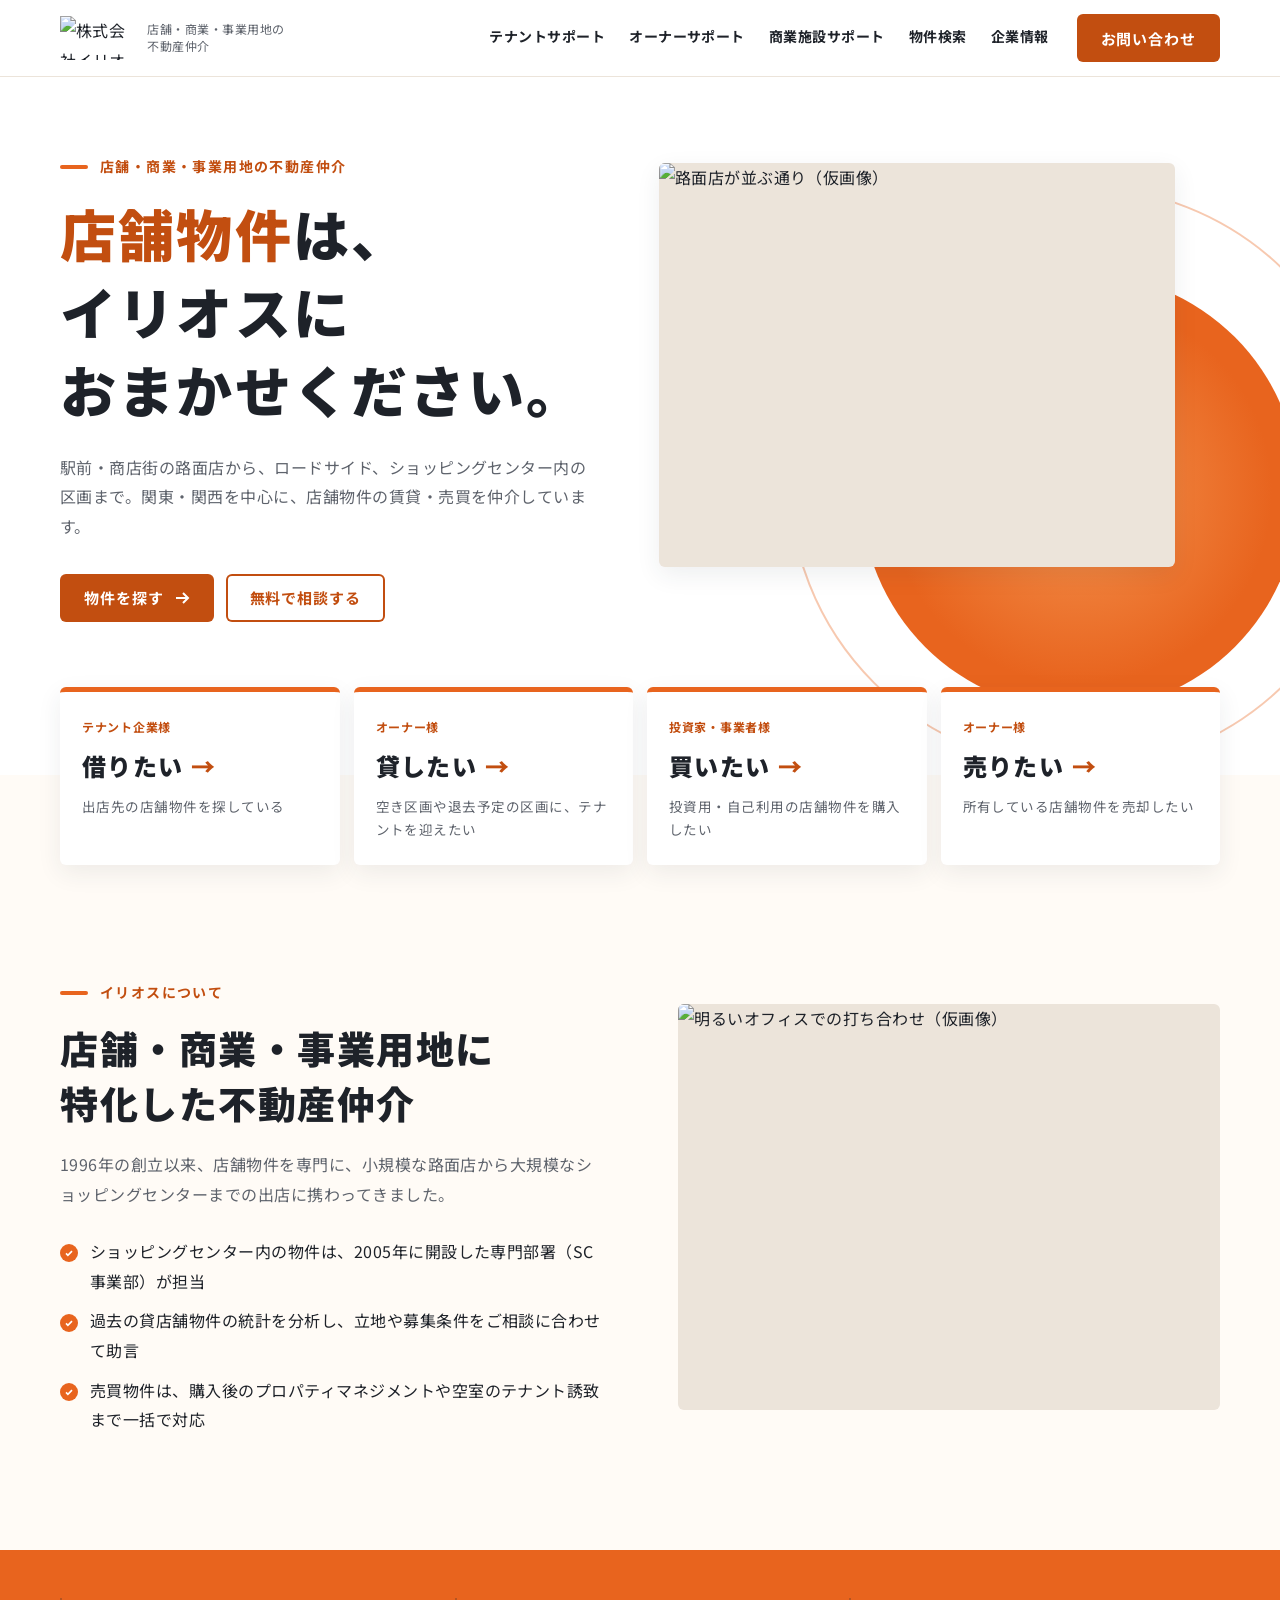
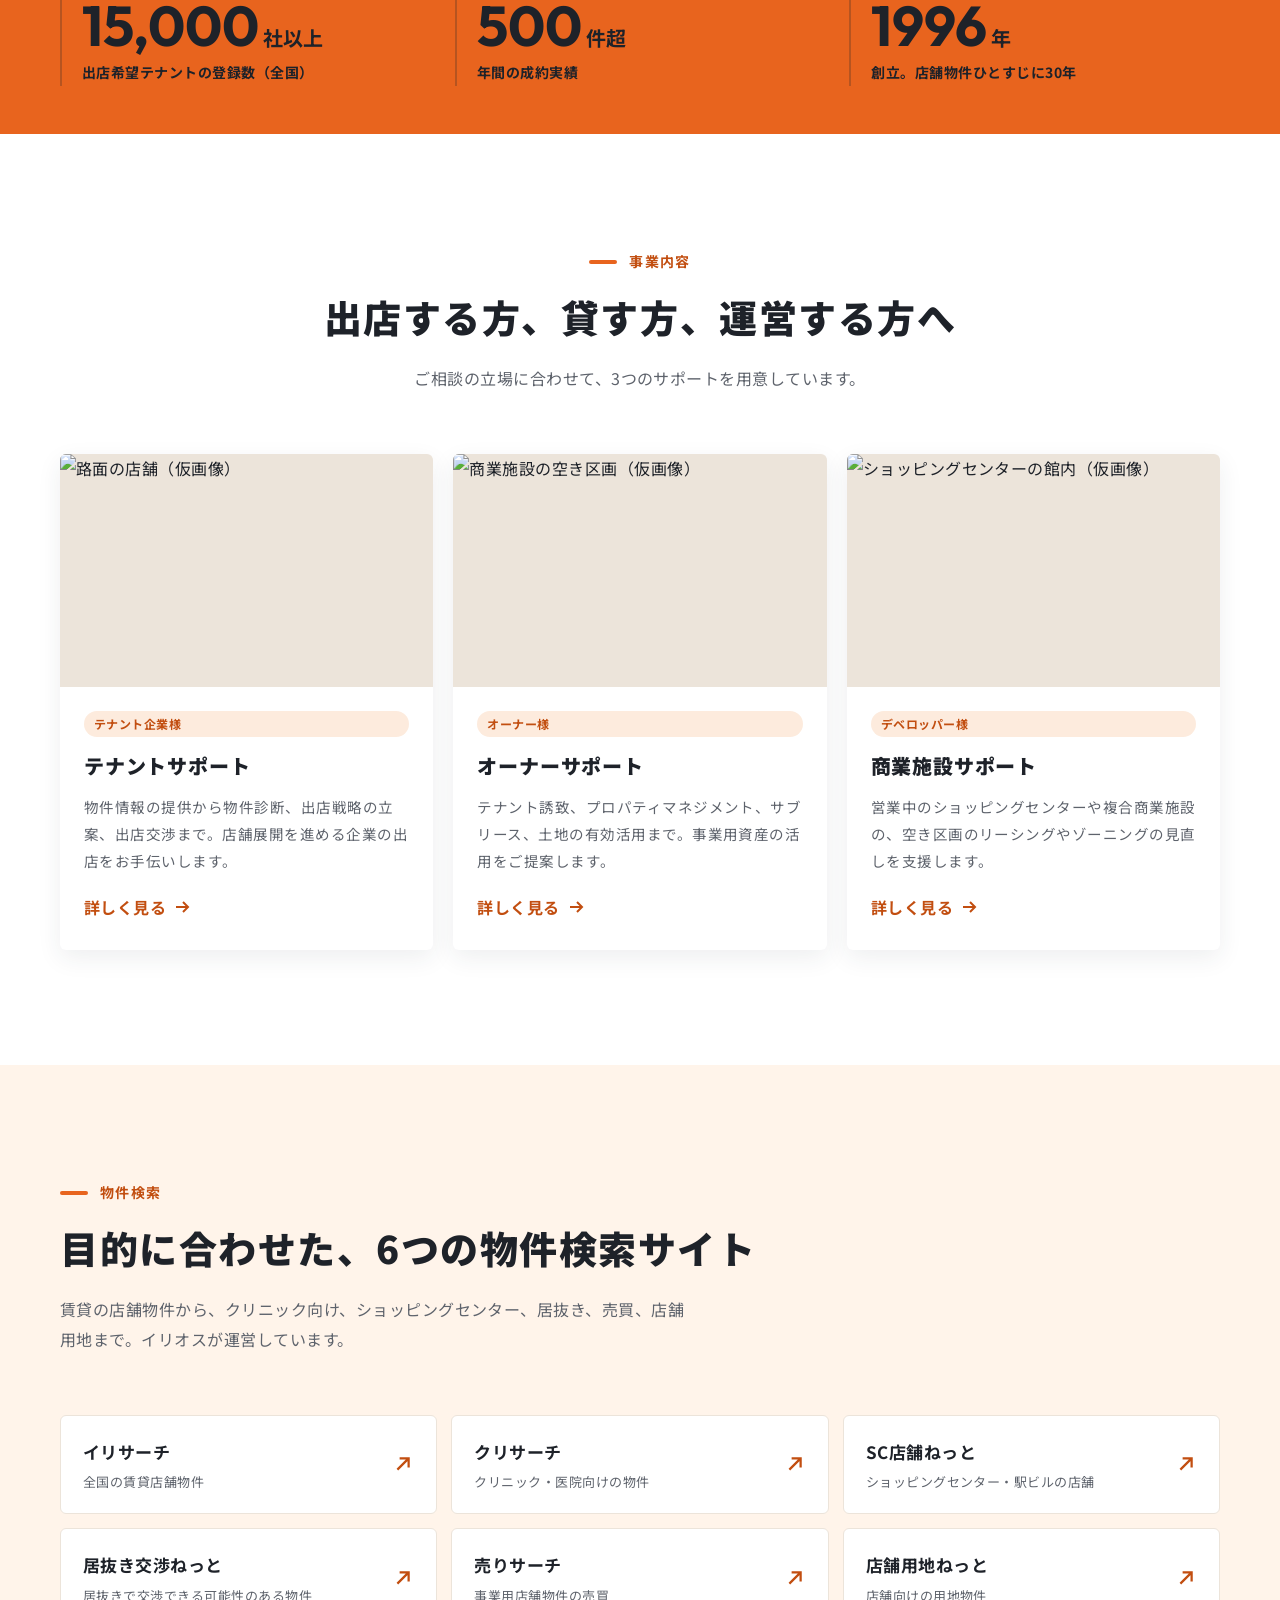
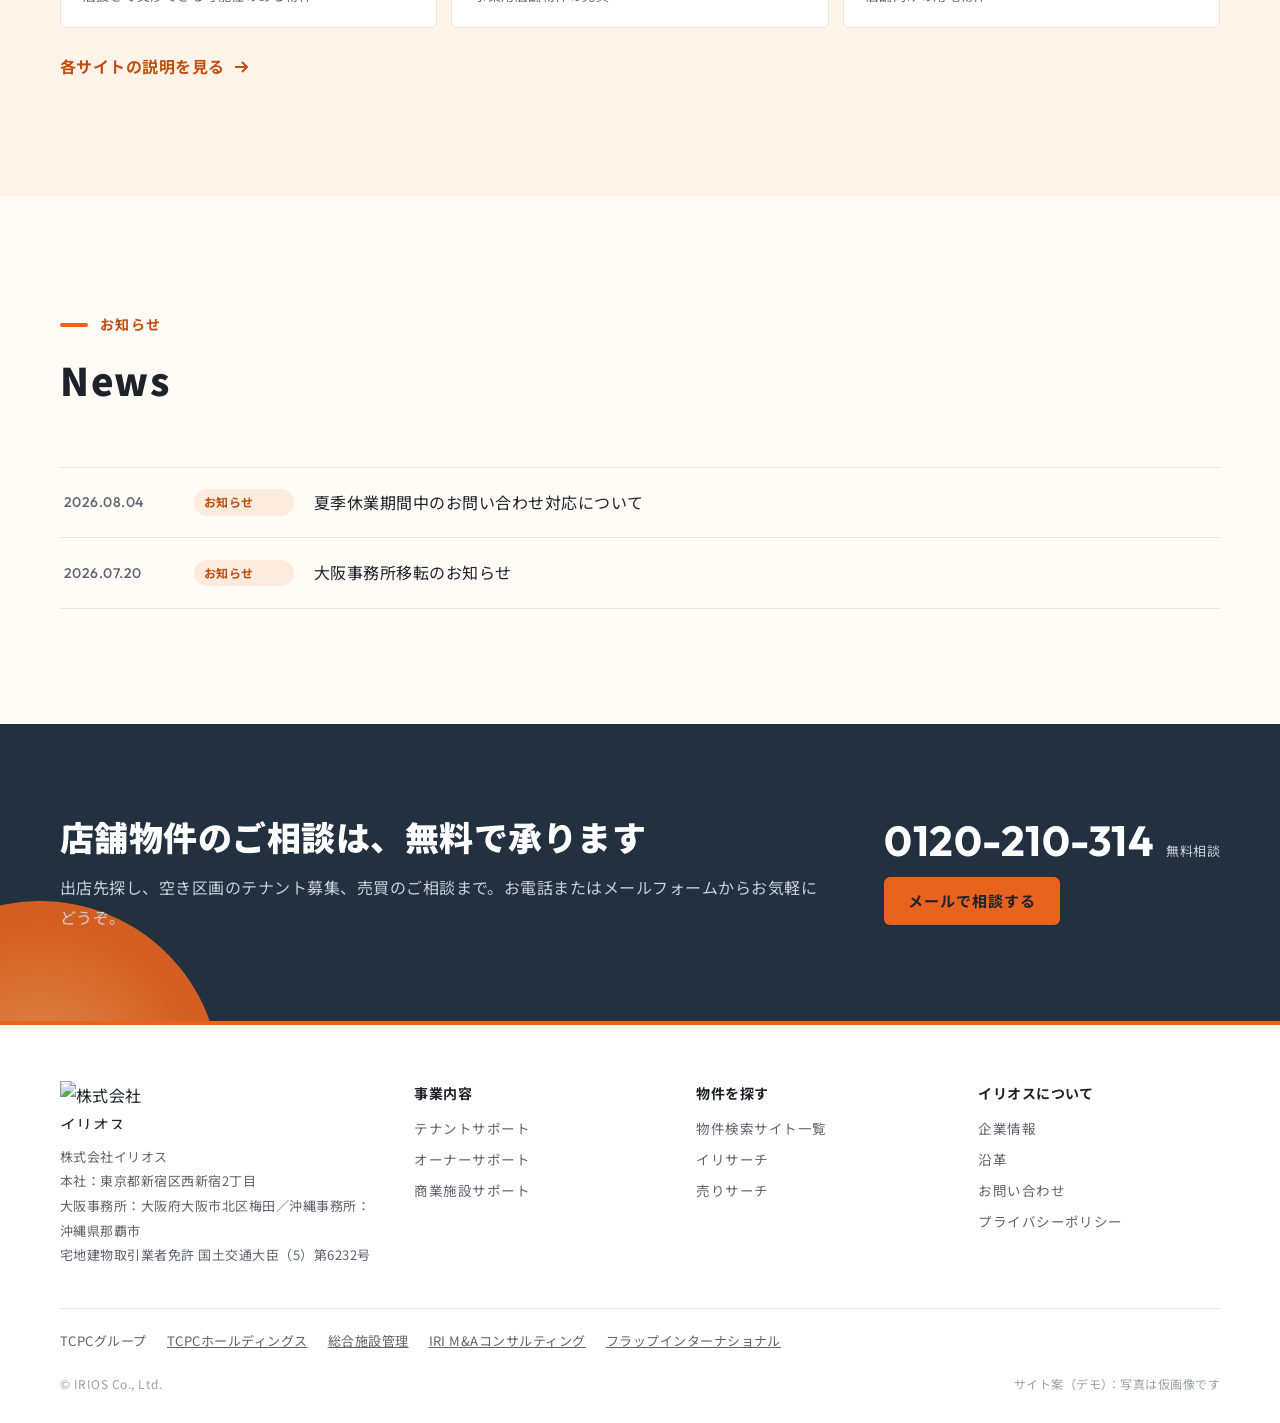
==== irios/index.html @ 682158b8 "イリオスのサイト案を追加（トップ＋下層6ページ） - テーマは社名の由来（太陽神 HELIOS）とロゴのオレンジ。HDサイトとは別デザイン - トップ、テナントサポート、オーナーサポート、商業施設サポ" ====
<!doctype html>
<html lang="ja">
<head>
<meta charset="utf-8">
<meta name="viewport" content="width=device-width, initial-scale=1">
<meta name="color-scheme" content="light">
<meta name="theme-color" content="#E8641E">
<title>株式会社イリオス｜店舗・商業・事業用地の不動産仲介</title>
<meta name="description" content="店舗物件はイリオスにおまかせください。駅前・商店街の路面店からロードサイド、ショッピングセンター内の区画まで、関東・関西を中心に店舗物件の賃貸・売買を仲介しています。">
<!-- 交渉中のため検索エンジンに載せない。正式公開時に外す -->
<meta name="robots" content="noindex, nofollow">
<link rel="preconnect" href="https://fonts.googleapis.com">
<link rel="preconnect" href="https://fonts.gstatic.com" crossorigin>
<link rel="stylesheet" href="https://fonts.googleapis.com/css2?family=Noto+Sans+JP:wght@400;500;700;900&family=Outfit:wght@500;700&display=swap">
<link rel="stylesheet" href="assets/style.css">
<style>
/* top page */
.hero{position:relative;overflow:hidden;background:var(--white)}
.hero .wrap{position:relative;z-index:1;display:grid;grid-template-columns:minmax(0,1fr) minmax(0,1.05fr);gap:40px clamp(32px,5vw,72px);align-items:center;padding-top:clamp(40px,6vw,88px);padding-bottom:clamp(120px,12vw,168px)}
@media (max-width:900px){.hero .wrap{grid-template-columns:1fr}}
.hero h1{margin:0 0 24px;font-size:clamp(32px,4.4vw,56px);font-weight:900;line-height:1.4;letter-spacing:.04em}
.hero h1 em{font-style:normal;color:var(--sun-ink)}
.hero .lead{margin-bottom:32px}
.hero-actions{display:flex;flex-wrap:wrap;gap:12px}
.hero-visual{position:relative;aspect-ratio:5/4}
.hero-visual .sun{width:78%;aspect-ratio:1;height:auto;right:-14%;bottom:-22%;z-index:0}
.hero-visual .sun-ring{width:104%;aspect-ratio:1;height:auto;right:-27%;bottom:-35%}
.hero-visual .photo{position:absolute;inset:0 8% 10% 0;z-index:1;box-shadow:var(--shadow)}

.entry{position:relative;z-index:2;margin-top:-88px}
.entry-grid{display:grid;grid-template-columns:repeat(4,minmax(0,1fr));gap:14px}
@media (max-width:900px){.entry-grid{grid-template-columns:repeat(2,minmax(0,1fr))}}
.entry a{display:flex;flex-direction:column;gap:6px;min-height:150px;padding:24px 22px;background:var(--white);border-top:5px solid var(--sun);border-radius:var(--radius);box-shadow:var(--shadow);text-decoration:none;transition:transform .2s}
.entry a:hover{transform:translateY(-3px)}
.entry b{font-size:clamp(20px,2vw,24px);font-weight:900;letter-spacing:.06em}
.entry b::after{content:" →";color:var(--sun-ink)}
.entry span{font-size:13.5px;color:var(--muted);line-height:1.7}
.entry small{font-size:12px;font-weight:700;color:var(--sun-ink);letter-spacing:.06em}

.stats{background:var(--sun);color:#1E2229}
.stats .wrap{display:grid;grid-template-columns:repeat(3,minmax(0,1fr));gap:24px;padding-top:48px;padding-bottom:48px}
@media (max-width:700px){.stats .wrap{grid-template-columns:1fr}}
.stat{display:flex;flex-direction:column;gap:6px;padding-left:20px;border-left:2px solid rgba(30,34,41,.25)}
.stat b{font:700 clamp(38px,5vw,56px)/1 var(--font-num)}
.stat b small{margin-left:4px;font:700 clamp(16px,1.6vw,20px) var(--font-jp)}
.stat span{font-size:14px;font-weight:700}

.strength{display:grid;grid-template-columns:minmax(0,1fr) minmax(0,1fr);gap:40px clamp(40px,6vw,80px);align-items:center}
@media (max-width:900px){.strength{grid-template-columns:1fr}}
.strength .photo{aspect-ratio:4/3}
.strength .checks{margin-top:28px}

.search-grid{display:grid;grid-template-columns:repeat(3,minmax(0,1fr));gap:14px}
@media (max-width:900px){.search-grid{grid-template-columns:repeat(2,minmax(0,1fr))}}
@media (max-width:560px){.search-grid{grid-template-columns:1fr}}
.search-grid a{display:grid;grid-template-columns:minmax(0,1fr) 20px;gap:4px 12px;align-items:center;padding:20px 22px;background:var(--white);border:1px solid var(--line);border-radius:var(--radius);text-decoration:none}
.search-grid a:hover{border-color:var(--sun)}
.search-grid b{font-size:17px}
.search-grid span{grid-column:1;font-size:13px;color:var(--muted);line-height:1.7}
.search-grid svg{grid-row:1/3;grid-column:2;width:18px;height:18px;color:var(--sun-ink)}

.news-list{list-style:none;margin:0;padding:0;border-top:1px solid var(--line)}
.news-list li{border-bottom:1px solid var(--line)}
.news-list a{display:grid;grid-template-columns:110px 100px minmax(0,1fr);gap:6px 20px;align-items:center;padding:20px 4px;text-decoration:none}
.news-list a:hover .t{color:var(--sun-ink)}
@media (max-width:640px){.news-list a{grid-template-columns:auto auto;justify-content:start}.news-list .t{grid-column:1/-1}}
.news-list time{font:500 14px var(--font-num);color:var(--muted)}
.news-head{display:flex;justify-content:space-between;align-items:end;gap:16px;flex-wrap:wrap}
</style>
</head>
<body>

<header class="site-header">
  <div class="wrap">
    <a class="logo" href="index.html"><img src="https://www.irios.co.jp/common/images/header-title4.png" alt="株式会社イリオス" width="120" height="70"><span>店舗・商業・事業用地の<br>不動産仲介</span></a>
    <nav class="gnav" aria-label="グローバル">
      <a href="tenant.html">テナントサポート</a><a href="owner.html">オーナーサポート</a><a href="facilities.html">商業施設サポート</a><a href="search.html">物件検索</a><a href="company.html">企業情報</a>
    </nav>
    <a class="head-tel" href="tel:0120210314"><b>0120-210-314</b><small>無料相談はこちら</small></a>
    <a class="btn" href="contact.html">お問い合わせ</a>
    <button class="menu-btn" type="button" aria-expanded="false" aria-controls="drawer"><svg viewBox="0 0 24 24" fill="none" stroke="currentColor" stroke-width="2" aria-hidden="true"><path d="M3 7h18M3 12h18M3 17h18"/></svg><span>メニュー</span></button>
  </div>
</header>
<div class="drawer" id="drawer" hidden>
  <nav aria-label="メニュー"><a href="index.html">トップ</a><a href="tenant.html">テナントサポート</a><a href="owner.html">オーナーサポート</a><a href="facilities.html">商業施設サポート</a><a href="search.html">物件検索</a><a href="company.html">企業情報</a><a href="contact.html">お問い合わせ</a></nav>
  <div class="drawer-cta"><a class="head-tel" href="tel:0120210314"><b>0120-210-314</b><small>無料相談はこちら</small></a></div>
</div>

<main>
  <section class="hero" aria-labelledby="hero-title">
    <div class="wrap">
      <div>
        <p class="kicker">店舗・商業・事業用地の不動産仲介</p>
        <h1 id="hero-title"><em>店舗物件</em>は、<br>イリオスに<br>おまかせください。</h1>
        <p class="lead">駅前・商店街の路面店から、ロードサイド、ショッピングセンター内の区画まで。関東・関西を中心に、店舗物件の賃貸・売買を仲介しています。</p>
        <div class="hero-actions">
          <a class="btn" href="search.html">物件を探す<svg viewBox="0 0 16 16" fill="none" stroke="currentColor" stroke-width="2" aria-hidden="true"><path d="M2 8h12M9 3l5 5-5 5"/></svg></a>
          <a class="btn btn-line" href="contact.html">無料で相談する</a>
        </div>
      </div>
      <div class="hero-visual">
        <span class="sun-ring" aria-hidden="true"></span>
        <span class="sun" aria-hidden="true"></span>
        <div class="photo"><img src="https://images.unsplash.com/photo-1791640870158-2e15b4595892?w=1400&q=80&auto=format&fit=crop" alt="路面店が並ぶ通り（仮画像）" fetchpriority="high"></div>
      </div>
    </div>
  </section>

  <section class="entry" aria-label="ご相談の目的から探す">
    <div class="wrap">
      <div class="entry-grid">
        <a href="tenant.html"><small>テナント企業様</small><b>借りたい</b><span>出店先の店舗物件を探している</span></a>
        <a href="owner.html"><small>オーナー様</small><b>貸したい</b><span>空き区画や退去予定の区画に、テナントを迎えたい</span></a>
        <a href="search.html#uri"><small>投資家・事業者様</small><b>買いたい</b><span>投資用・自己利用の店舗物件を購入したい</span></a>
        <a href="contact.html"><small>オーナー様</small><b>売りたい</b><span>所有している店舗物件を売却したい</span></a>
      </div>
    </div>
  </section>

  <section class="section" aria-labelledby="strength-title">
    <div class="wrap strength">
      <div class="reveal">
        <p class="kicker">イリオスについて</p>
        <h2 class="h2" id="strength-title">店舗・商業・事業用地に<br>特化した不動産仲介</h2>
        <p class="lead">1996年の創立以来、店舗物件を専門に、小規模な路面店から大規模なショッピングセンターまでの出店に携わってきました。</p>
        <ul class="checks">
          <li>ショッピングセンター内の物件は、2005年に開設した専門部署（SC事業部）が担当</li>
          <li>過去の貸店舗物件の統計を分析し、立地や募集条件をご相談に合わせて助言</li>
          <li>売買物件は、購入後のプロパティマネジメントや空室のテナント誘致まで一括で対応</li>
        </ul>
      </div>
      <div class="photo reveal"><img src="https://images.unsplash.com/photo-1573879034406-75858991ba97?w=1100&q=80&auto=format&fit=crop" alt="明るいオフィスでの打ち合わせ（仮画像）" loading="lazy"></div>
    </div>
  </section>

  <section class="stats" aria-label="数字で見るイリオス">
    <div class="wrap">
      <div class="stat"><b class="num">15,000<small>社以上</small></b><span>出店希望テナントの登録数（全国）</span></div>
      <div class="stat"><b class="num">500<small>件超</small></b><span>年間の成約実績</span></div>
      <div class="stat"><b class="num">1996<small>年</small></b><span>創立。店舗物件ひとすじに30年</span></div>
    </div>
  </section>

  <section class="section white" aria-labelledby="service-title">
    <div class="wrap">
      <div class="sec-head center">
        <p class="kicker">事業内容</p>
        <h2 class="h2" id="service-title">出店する方、貸す方、運営する方へ</h2>
        <p class="lead">ご相談の立場に合わせて、3つのサポートを用意しています。</p>
      </div>
      <div class="grid-3">
        <a class="card reveal" href="tenant.html">
          <div class="photo"><img src="https://images.unsplash.com/photo-1729322143006-35d4fbb5c9f9?w=800&q=80&auto=format&fit=crop" alt="路面の店舗（仮画像）" loading="lazy"></div>
          <div class="card-body"><span class="tag">テナント企業様</span><h3>テナントサポート</h3><p>物件情報の提供から物件診断、出店戦略の立案、出店交渉まで。店舗展開を進める企業の出店をお手伝いします。</p><span class="link-arrow">詳しく見る<svg viewBox="0 0 16 16" fill="none" stroke="currentColor" stroke-width="2" aria-hidden="true"><path d="M2 8h12M9 3l5 5-5 5"/></svg></span></div>
        </a>
        <a class="card reveal" href="owner.html">
          <div class="photo"><img src="https://images.unsplash.com/photo-1783819503950-acff77f911fa?w=800&q=80&auto=format&fit=crop" alt="商業施設の空き区画（仮画像）" loading="lazy"></div>
          <div class="card-body"><span class="tag">オーナー様</span><h3>オーナーサポート</h3><p>テナント誘致、プロパティマネジメント、サブリース、土地の有効活用まで。事業用資産の活用をご提案します。</p><span class="link-arrow">詳しく見る<svg viewBox="0 0 16 16" fill="none" stroke="currentColor" stroke-width="2" aria-hidden="true"><path d="M2 8h12M9 3l5 5-5 5"/></svg></span></div>
        </a>
        <a class="card reveal" href="facilities.html">
          <div class="photo"><img src="https://images.unsplash.com/photo-1619335680642-964b9c259d5e?w=800&q=80&auto=format&fit=crop" alt="ショッピングセンターの館内（仮画像）" loading="lazy"></div>
          <div class="card-body"><span class="tag">デベロッパー様</span><h3>商業施設サポート</h3><p>営業中のショッピングセンターや複合商業施設の、空き区画のリーシングやゾーニングの見直しを支援します。</p><span class="link-arrow">詳しく見る<svg viewBox="0 0 16 16" fill="none" stroke="currentColor" stroke-width="2" aria-hidden="true"><path d="M2 8h12M9 3l5 5-5 5"/></svg></span></div>
        </a>
      </div>
    </div>
  </section>

  <section class="section pale" aria-labelledby="search-title">
    <div class="wrap">
      <div class="sec-head">
        <p class="kicker">物件検索</p>
        <h2 class="h2" id="search-title">目的に合わせた、6つの物件検索サイト</h2>
        <p class="lead">賃貸の店舗物件から、クリニック向け、ショッピングセンター、居抜き、売買、店舗用地まで。イリオスが運営しています。</p>
      </div>
      <div class="search-grid">
        <a href="https://www.irios.co.jp/link/irisearch.html"><b>イリサーチ</b><span>全国の賃貸店舗物件</span><svg viewBox="0 0 16 16" fill="none" stroke="currentColor" stroke-width="2" aria-hidden="true"><path d="M5 3h8v8M13 3L3 13"/></svg></a>
        <a href="https://www.irios.co.jp/link/cli.html"><b>クリサーチ</b><span>クリニック・医院向けの物件</span><svg viewBox="0 0 16 16" fill="none" stroke="currentColor" stroke-width="2" aria-hidden="true"><path d="M5 3h8v8M13 3L3 13"/></svg></a>
        <a href="https://www.irios.co.jp/link/sc.html"><b>SC店舗ねっと</b><span>ショッピングセンター・駅ビルの店舗</span><svg viewBox="0 0 16 16" fill="none" stroke="currentColor" stroke-width="2" aria-hidden="true"><path d="M5 3h8v8M13 3L3 13"/></svg></a>
        <a href="https://www.irios.co.jp/link/inukikosho.html"><b>居抜き交渉ねっと</b><span>居抜きで交渉できる可能性のある物件</span><svg viewBox="0 0 16 16" fill="none" stroke="currentColor" stroke-width="2" aria-hidden="true"><path d="M5 3h8v8M13 3L3 13"/></svg></a>
        <a href="https://www.irios.co.jp/link/uri.html"><b>売りサーチ</b><span>事業用店舗物件の売買</span><svg viewBox="0 0 16 16" fill="none" stroke="currentColor" stroke-width="2" aria-hidden="true"><path d="M5 3h8v8M13 3L3 13"/></svg></a>
        <a href="https://www.irios.co.jp/link/tenpoyochi.html"><b>店舗用地ねっと</b><span>店舗向けの用地物件</span><svg viewBox="0 0 16 16" fill="none" stroke="currentColor" stroke-width="2" aria-hidden="true"><path d="M5 3h8v8M13 3L3 13"/></svg></a>
      </div>
      <p style="margin:24px 0 0"><a class="link-arrow" href="search.html">各サイトの説明を見る<svg viewBox="0 0 16 16" fill="none" stroke="currentColor" stroke-width="2" aria-hidden="true"><path d="M2 8h12M9 3l5 5-5 5"/></svg></a></p>
    </div>
  </section>

  <section class="section" aria-labelledby="news-title">
    <div class="wrap">
      <div class="sec-head news-head">
        <div><p class="kicker">お知らせ</p><h2 class="h2" id="news-title" style="margin:0">News</h2></div>
      </div>
      <ul class="news-list">
        <li><a href="#"><time datetime="2026-08-04">2026.08.04</time><span class="tag">お知らせ</span><span class="t">夏季休業期間中のお問い合わせ対応について</span></a></li>
        <li><a href="#"><time datetime="2026-07-20">2026.07.20</time><span class="tag">お知らせ</span><span class="t">大阪事務所移転のお知らせ</span></a></li>
      </ul>
    </div>
  </section>

  <section class="consult" aria-labelledby="consult-title">
    <span class="sun" aria-hidden="true"></span>
    <div class="wrap">
      <div>
        <h2 id="consult-title">店舗物件のご相談は、無料で承ります</h2>
        <p>出店先探し、空き区画のテナント募集、売買のご相談まで。お電話またはメールフォームからお気軽にどうぞ。</p>
      </div>
      <div class="consult-actions">
        <a class="tel" href="tel:0120210314"><b>0120-210-314</b><small>無料相談</small></a>
        <a class="btn" href="contact.html">メールで相談する</a>
      </div>
    </div>
  </section>
</main>

<footer class="site-footer">
  <div class="wrap">
    <div class="foot-grid">
      <div class="foot-co">
        <img src="https://www.irios.co.jp/common/images/header-title4.png" alt="株式会社イリオス" width="120" height="70">
        <p>株式会社イリオス<br>本社：東京都新宿区西新宿2丁目<br>大阪事務所：大阪府大阪市北区梅田／沖縄事務所：沖縄県那覇市<br>宅地建物取引業者免許 国土交通大臣（5）第6232号</p>
      </div>
      <div><h3>事業内容</h3><ul><li><a href="tenant.html">テナントサポート</a></li><li><a href="owner.html">オーナーサポート</a></li><li><a href="facilities.html">商業施設サポート</a></li></ul></div>
      <div><h3>物件を探す</h3><ul><li><a href="search.html">物件検索サイト一覧</a></li><li><a href="https://www.irios.co.jp/link/irisearch.html">イリサーチ</a></li><li><a href="https://www.irios.co.jp/link/uri.html">売りサーチ</a></li></ul></div>
      <div><h3>イリオスについて</h3><ul><li><a href="company.html">企業情報</a></li><li><a href="company.html#history">沿革</a></li><li><a href="contact.html">お問い合わせ</a></li><li><a href="#">プライバシーポリシー</a></li></ul></div>
    </div>
    <div class="foot-group"><span>TCPCグループ</span><a href="../index.html">TCPCホールディングス</a><a href="https://www.sougou-gfm.co.jp/">総合施設管理</a><a href="https://www.iri-ma.co.jp/">IRI M&amp;Aコンサルティング</a><a href="https://www.flap.co.jp/">フラップインターナショナル</a></div>
    <div class="foot-bottom"><span>© IRIOS Co., Ltd.</span><span>サイト案（デモ）：写真は仮画像です</span></div>
  </div>
</footer>
<script src="assets/site.js"></script>
</body>
</html>
---- irios/assets/style.css ----
/* イリオス サイト案 共通スタイル
   テーマ：社名の由来（太陽神 HELIOS）とロゴのオレンジ。昇る太陽の半円をモチーフにする。
   HDサイトとは別デザイン：角は小さめ、見出しは日本語＋オレンジの縦線、数字は Outfit。 */
:root{
  --bg:#FFFBF6;
  --white:#FFFFFF;
  --fg:#1E2229;
  --muted:#5E636C;
  --faint:#9AA0A8;
  --line:#ECE4DA;
  --sun:#E8641E;        /* ロゴのオレンジ（面・装飾用） */
  --sun-ink:#C24E10;    /* 文字・ボタン用（白地でコントラスト4.5以上） */
  --sun-soft:#FDEBDD;
  --sun-pale:#FFF4EA;
  --navy:#22303F;
  --font-jp:"Noto Sans JP","Hiragino Kaku Gothic ProN",Meiryo,sans-serif;
  --font-num:"Outfit","Noto Sans JP",sans-serif;
  --container:1160px;
  --radius:6px;
  --shadow:0 8px 24px rgba(34,48,63,.08);
  color-scheme:light;
}
*{box-sizing:border-box}
html{scroll-behavior:smooth}
body{margin:0;background:var(--bg);color:var(--fg);font-family:var(--font-jp);font-size:16px;line-height:1.85;letter-spacing:.03em;-webkit-font-smoothing:antialiased}
img{max-width:100%;display:block}
a{color:inherit}
a:focus-visible,button:focus-visible,input:focus-visible,select:focus-visible,textarea:focus-visible{outline:3px solid var(--sun);outline-offset:3px}
.wrap{max-width:calc(var(--container) + 64px);margin:0 auto;padding:0 max(16px,env(safe-area-inset-left,0px))}
@media (min-width:760px){.wrap{padding:0 32px}}
.num{font-family:var(--font-num);font-weight:700;letter-spacing:0}
.sr-only{position:absolute;width:1px;height:1px;overflow:hidden;clip:rect(0 0 0 0);white-space:nowrap}

/* ---------- header ---------- */
.site-header{position:sticky;top:0;z-index:30;background:var(--white);border-bottom:1px solid var(--line)}
.site-header .wrap{display:flex;align-items:center;gap:28px;min-height:76px}
.logo{display:flex;align-items:center;gap:12px;text-decoration:none;flex:none}
.logo img{height:44px;width:auto}
.logo span{font-size:12px;color:var(--muted);line-height:1.4;letter-spacing:.04em}
.gnav{display:flex;gap:4px;margin-left:auto}
.gnav a{display:block;padding:10px 10px;font-size:14px;font-weight:700;text-decoration:none;white-space:nowrap;border-bottom:3px solid transparent}
.head-tel,.site-header .btn{white-space:nowrap;flex:none}
.gnav a:hover,.gnav a[aria-current="page"]{border-bottom-color:var(--sun)}
.head-tel{display:flex;flex-direction:column;align-items:flex-end;line-height:1.2;text-decoration:none}
.head-tel b{font:700 22px var(--font-num);color:var(--sun-ink)}
.head-tel small{font-size:11px;color:var(--muted)}
.btn{display:inline-flex;align-items:center;justify-content:center;gap:10px;min-height:48px;padding:0 24px;border:0;border-radius:var(--radius);background:var(--sun-ink);color:#fff;font:700 15px var(--font-jp);letter-spacing:.06em;text-decoration:none;cursor:pointer;transition:background .2s}
.btn:hover{background:#A9420B}
.btn-line{background:transparent;color:var(--sun-ink);box-shadow:inset 0 0 0 2px var(--sun-ink)}
.btn-line:hover{background:var(--sun-pale)}
.btn svg{width:16px;height:16px}
.menu-btn{display:none;margin-left:auto;align-items:center;gap:8px;min-height:44px;padding:0 4px;border:0;background:none;font:700 13px var(--font-jp);color:var(--fg);cursor:pointer}
.menu-btn svg{width:24px;height:24px}
@media (max-width:1320px){.site-header .wrap{gap:18px}.site-header .wrap > .head-tel{display:none}}
@media (max-width:1100px){.logo span{display:none}}
@media (max-width:980px){
  .gnav,.site-header .btn{display:none}
  .menu-btn{display:inline-flex}
}
.drawer{position:fixed;inset:76px 0 auto 0;z-index:29;max-height:calc(100dvh - 76px);overflow:auto;background:var(--white);border-bottom:4px solid var(--sun);box-shadow:var(--shadow)}
.drawer nav{display:grid;padding:8px 0 16px}
.drawer nav a{padding:14px 24px;font-weight:700;text-decoration:none;border-bottom:1px solid var(--line)}
.drawer .drawer-cta{display:grid;gap:12px;padding:16px 24px 24px}
.drawer .head-tel{display:flex;align-items:flex-start}

/* ---------- common sections ---------- */
.section{padding:clamp(72px,9vw,120px) 0}
.section.white{background:var(--white)}
.section.pale{background:var(--sun-pale)}
.kicker{display:flex;align-items:center;gap:12px;margin:0 0 14px;font-size:14px;font-weight:700;color:var(--sun-ink);letter-spacing:.1em}
.kicker::before{content:"";width:28px;height:4px;border-radius:2px;background:var(--sun)}
.h2{margin:0 0 20px;font-size:clamp(26px,3.2vw,38px);font-weight:900;line-height:1.45;letter-spacing:.04em}
.lead{margin:0;max-width:40em;color:var(--muted)}
.sec-head{margin-bottom:clamp(40px,5vw,60px)}
.sec-head.center{text-align:center}
.sec-head.center .kicker{justify-content:center}
.sec-head.center .lead{margin:0 auto}
.photo{overflow:hidden;border-radius:var(--radius);background:var(--line)}
.photo img{width:100%;height:100%;object-fit:cover}
.link-arrow{display:inline-flex;align-items:center;gap:8px;font-weight:700;color:var(--sun-ink);text-decoration:none}
.link-arrow svg{width:16px;height:16px;transition:transform .2s}
.link-arrow:hover svg{transform:translateX(4px)}

/* rising-sun motif (logo / HELIOS) */
.sun{position:absolute;pointer-events:none;border-radius:50%;background:radial-gradient(circle at 50% 50%,#F4934F 0%,var(--sun) 62%);}
.sun-ring{position:absolute;pointer-events:none;border-radius:50%;border:2px solid var(--sun);opacity:.35}

/* ---------- page hero (subpages) ---------- */
.page-hero{position:relative;overflow:hidden;background:var(--white);border-bottom:1px solid var(--line)}
.page-hero .wrap{position:relative;z-index:1;padding-top:clamp(48px,6vw,80px);padding-bottom:clamp(48px,6vw,80px)}
.page-hero .sun{width:420px;height:420px;right:-120px;bottom:-260px;opacity:.95}
.page-hero .sun-ring{width:560px;height:560px;right:-190px;bottom:-330px}
.crumbs{display:flex;flex-wrap:wrap;gap:8px;margin:0 0 20px;padding:0;list-style:none;font-size:13px;color:var(--muted)}
.crumbs li+li::before{content:"›";margin-right:8px}
.crumbs a{text-decoration:none}.crumbs a:hover{color:var(--sun-ink)}
.page-hero h1{margin:0 0 16px;font-size:clamp(30px,4.4vw,52px);font-weight:900;line-height:1.35;letter-spacing:.04em}
.page-hero p{margin:0;max-width:38em;color:var(--muted)}
@media (max-width:640px){.page-hero .sun{width:240px;height:240px;right:-90px;bottom:-150px}.page-hero .sun-ring{display:none}}

/* ---------- cards / lists ---------- */
.grid-3{display:grid;grid-template-columns:repeat(3,minmax(0,1fr));gap:20px}
.grid-2{display:grid;grid-template-columns:repeat(2,minmax(0,1fr));gap:20px}
@media (max-width:900px){.grid-3{grid-template-columns:1fr}}
@media (max-width:700px){.grid-2{grid-template-columns:1fr}}
.card{display:flex;flex-direction:column;background:var(--white);border-radius:var(--radius);box-shadow:var(--shadow);overflow:hidden;text-decoration:none}
.card .photo{border-radius:0;aspect-ratio:16/10}
.card-body{display:flex;flex-direction:column;gap:10px;padding:24px 24px 28px;flex:1}
.card h3{margin:0;font-size:20px;font-weight:900;letter-spacing:.04em}
.card p{margin:0;font-size:14.5px;color:var(--muted)}
.card .link-arrow{margin-top:auto;padding-top:8px}
a.card:hover h3{color:var(--sun-ink)}
.tag{display:inline-block;padding:2px 10px;border-radius:999px;background:var(--sun-soft);color:var(--sun-ink);font-size:12px;font-weight:700}

.checks{list-style:none;margin:0;padding:0;display:grid;gap:10px}
.checks li{position:relative;padding-left:30px}
.checks li::before{content:"";position:absolute;left:0;top:.45em;width:18px;height:18px;border-radius:50%;background:var(--sun) url("data:image/svg+xml,%3Csvg xmlns='http://www.w3.org/2000/svg' viewBox='0 0 16 16' fill='none' stroke='white' stroke-width='2.2'%3E%3Cpath d='M4 8.5l2.5 2.5L12 5.5'/%3E%3C/svg%3E") center/12px no-repeat}

.steps{counter-reset:step;list-style:none;margin:0;padding:0;display:grid;gap:12px}
.steps li{counter-increment:step;display:grid;grid-template-columns:56px minmax(0,1fr);gap:4px 20px;align-items:start;padding:20px 24px;background:var(--white);border-radius:var(--radius);box-shadow:var(--shadow)}
.steps li::before{content:counter(step,decimal-leading-zero);grid-row:1/3;font:700 30px/1 var(--font-num);color:var(--sun)}
.steps b{font-size:17px}
.steps span{color:var(--muted);font-size:14.5px}

.table{width:100%;border-collapse:collapse;background:var(--white);border-radius:var(--radius);overflow:hidden;box-shadow:var(--shadow)}
.table th,.table td{padding:18px 24px;border-bottom:1px solid var(--line);text-align:left;vertical-align:top;font-size:15px}
.table th{width:200px;background:var(--sun-pale);font-weight:700;white-space:nowrap}
.table tr:last-child th,.table tr:last-child td{border-bottom:0}
@media (max-width:640px){.table th,.table td{display:block;width:auto}.table th{padding-bottom:8px}.table td{padding-top:8px}}

/* ---------- consult band ---------- */
.consult{position:relative;overflow:hidden;background:var(--navy);color:#fff}
.consult .wrap{position:relative;z-index:1;display:grid;grid-template-columns:minmax(0,1fr) auto;gap:32px 64px;align-items:center;padding-top:clamp(56px,7vw,88px);padding-bottom:clamp(56px,7vw,88px)}
@media (max-width:860px){.consult .wrap{grid-template-columns:1fr}}
.consult .sun{width:360px;height:360px;left:-140px;bottom:-240px;opacity:.9}
.consult h2{margin:0 0 12px;font-size:clamp(24px,3vw,34px);font-weight:900;line-height:1.45}
.consult p{margin:0;color:#C9D1DA}
.consult-actions{display:grid;gap:14px;justify-items:start}
.consult .tel{display:flex;align-items:baseline;gap:12px;color:#fff;text-decoration:none}
.consult .tel b{font:700 clamp(30px,4vw,42px)/1 var(--font-num)}
.consult .tel small{font-size:13px;color:#C9D1DA}
.consult .btn{background:var(--sun);color:#1E2229}
.consult .btn:hover{background:#F27B3A}

/* ---------- footer ---------- */
.site-footer{background:var(--white);border-top:4px solid var(--sun)}
.site-footer .wrap{padding-top:56px;padding-bottom:28px}
.foot-grid{display:grid;grid-template-columns:minmax(0,1.3fr) repeat(3,minmax(0,1fr));gap:32px 40px}
@media (max-width:900px){.foot-grid{grid-template-columns:repeat(2,minmax(0,1fr))}.foot-co{grid-column:1/-1}}
.foot-co img{height:48px;width:auto;margin-bottom:16px}
.foot-co p{margin:0;font-size:13px;color:var(--muted);line-height:1.9}
.site-footer h3{margin:0 0 10px;font-size:14px;font-weight:700}
.site-footer ul{list-style:none;margin:0;padding:0;display:grid;gap:6px;font-size:13.5px}
.site-footer ul a{color:var(--muted);text-decoration:none}.site-footer ul a:hover{color:var(--sun-ink)}
.foot-group{display:flex;flex-wrap:wrap;gap:8px 20px;margin-top:40px;padding-top:20px;border-top:1px solid var(--line);font-size:13px;color:var(--muted)}
.foot-group a{color:var(--muted)}
.foot-bottom{display:flex;flex-wrap:wrap;justify-content:space-between;gap:8px;margin-top:20px;font-size:12px;color:var(--faint)}

/* the one motion: scroll reveal */
@supports (animation-timeline: view()){
  .reveal{animation:reveal linear both;animation-timeline:view();animation-range:entry 0% entry 50%}
  @keyframes reveal{from{opacity:0;transform:translateY(24px)}to{opacity:1;transform:none}}
}
@media (prefers-reduced-motion: reduce){html{scroll-behavior:auto}*,*::before,*::after{animation:none!important;transition:none!important}}
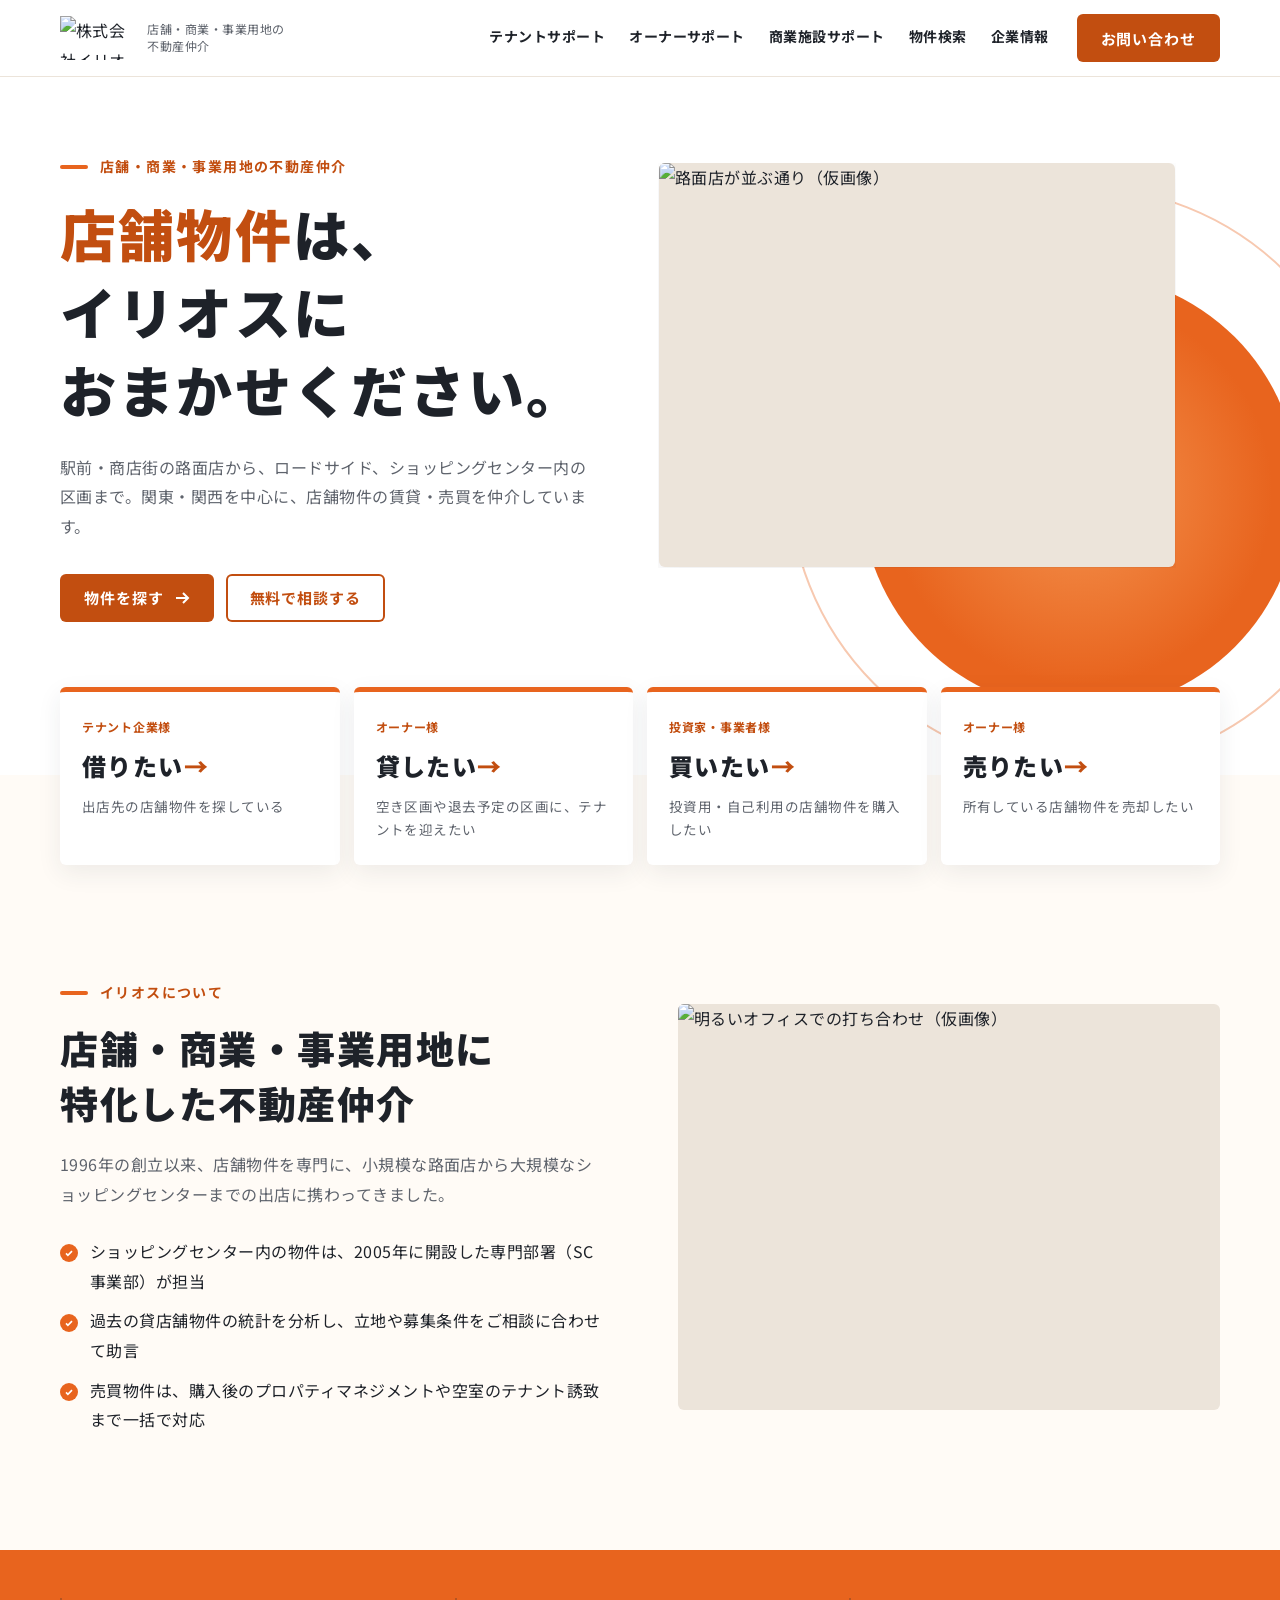
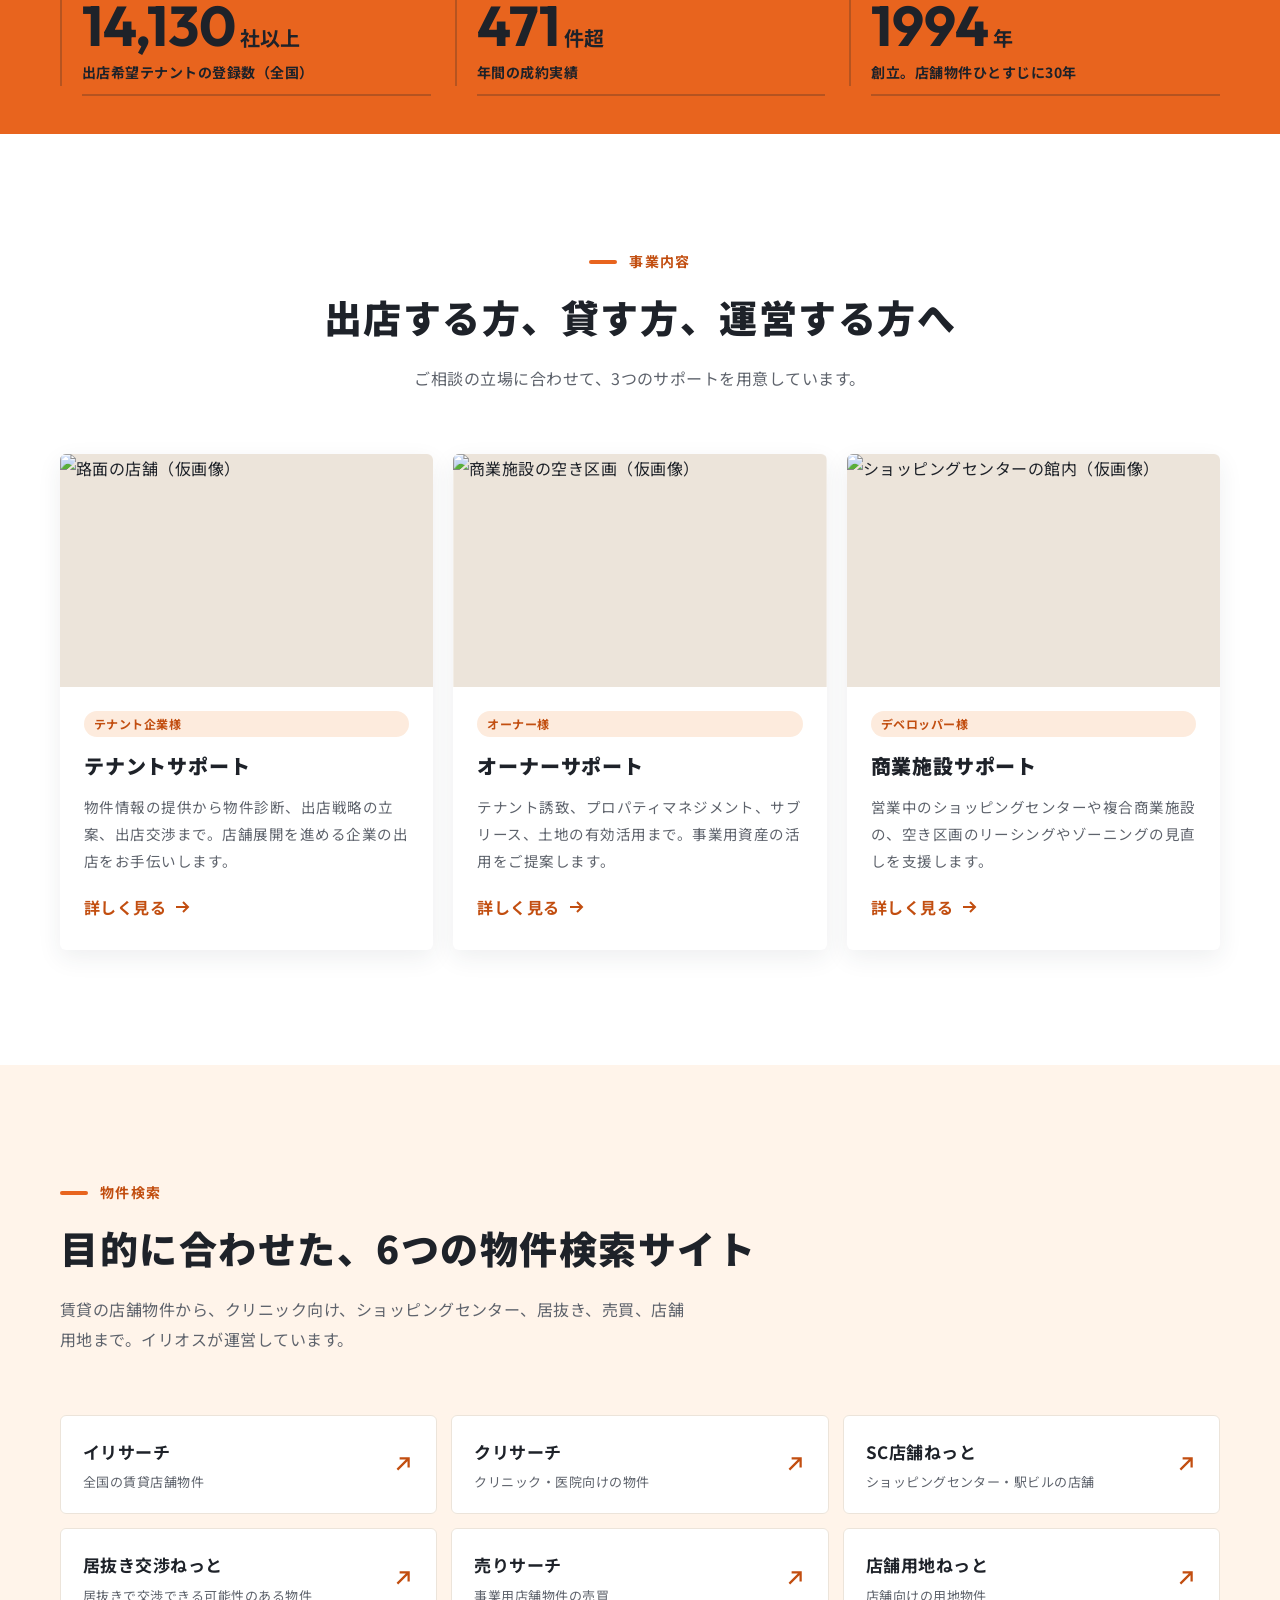
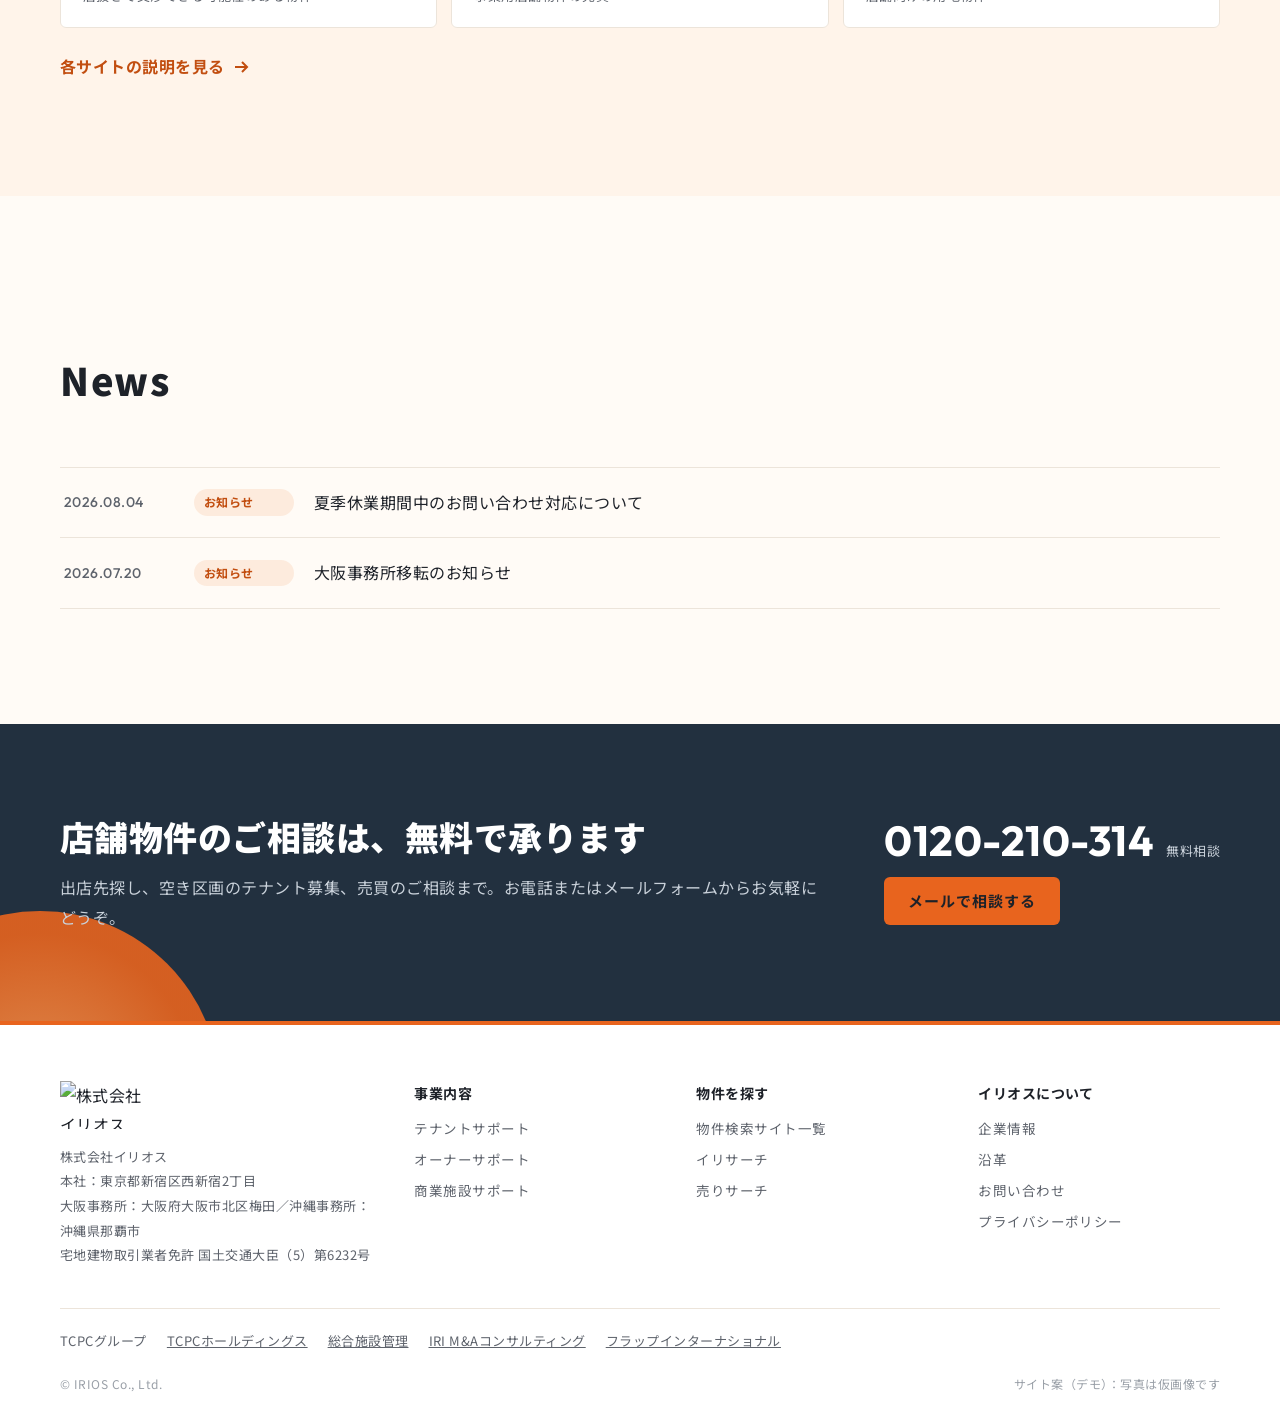
==== commit 343b24cc: "HD・イリオス両サイトにアニメーションを追加 - 共通：スクロールで要素が順番に出る、写真の幕開け、見出しの行ごとのせり上がり、上端の読了バー、ページ間のクロスフェード（View Transition" ====
--- a/irios/index.html
+++ b/irios/index.html
@@ -2,6 +2,7 @@
 <html lang="ja">
 <head>
 <meta charset="utf-8">
+<script>document.documentElement.classList.add('js');setTimeout(function(){if(!window.__motion)document.documentElement.classList.remove('js')},3000)</script>
 <meta name="viewport" content="width=device-width, initial-scale=1">
 <meta name="color-scheme" content="light">
 <meta name="theme-color" content="#E8641E">
--- a/irios/assets/style.css
+++ b/irios/assets/style.css
@@ -155,9 +155,94 @@
 .foot-group a{color:var(--muted)}
 .foot-bottom{display:flex;flex-wrap:wrap;justify-content:space-between;gap:8px;margin-top:20px;font-size:12px;color:var(--faint)}
 
-/* the one motion: scroll reveal */
+/* motion lives at the end of this file (see "motion") */
+@media (prefers-reduced-motion: reduce){html{scroll-behavior:auto}*,*::before,*::after{animation:none!important;transition:none!important}}
+
+/* ---------- motion ----------
+   .js が付いているときだけ初期状態を隠し、site.js が画面に入った要素に .in を付けて動かす。
+   reveal 系は translate / scale プロパティで動かすので、hover の transform とぶつからない。 */
+:root{--ease:cubic-bezier(.2,.85,.25,1)}
+@view-transition{navigation:auto}
+::view-transition-old(root){animation:vt-out .3s var(--ease) both}
+::view-transition-new(root){animation:vt-in .55s var(--ease) both}
+@keyframes vt-out{to{opacity:0;translate:-16px 0}}
+@keyframes vt-in{from{opacity:0;translate:20px 0}}
+
+.scroll-progress{position:fixed;left:0;top:0;z-index:60;width:100%;height:4px;background:linear-gradient(90deg,#F4934F,var(--sun),var(--sun-ink));transform-origin:0 50%;transform:scaleX(0);pointer-events:none}
+
+.js .rv{opacity:0}
+.js .rv.in{opacity:1;animation:rv-up .9s var(--ease) calc(var(--i,0) * 80ms) both}
+@keyframes rv-up{from{opacity:0;translate:0 36px}to{opacity:1;translate:0 0}}
+.js .rv-img{clip-path:inset(0 100% 0 0)}
+.js .rv-img.in{clip-path:inset(0 0 0 0);animation:rv-wipe 1.2s var(--ease) calc(var(--i,0) * 100ms) both}
+.js .rv-img.in img{animation:rv-zoom 1.8s var(--ease) both}
+@keyframes rv-wipe{from{clip-path:inset(0 100% 0 0)}to{clip-path:inset(0 0 0 0)}}
+@keyframes rv-zoom{from{scale:1.18}to{scale:1}}
+.js .rv-lines .ln{display:block;overflow:hidden;padding-bottom:.1em;margin-bottom:-.1em}
+.js .rv-lines .ln>span{display:inline-block;translate:0 110%}
+.js .rv-lines.in .ln>span{translate:0 0;animation:rv-line 1.1s var(--ease) calc(var(--i,0) * 130ms + 150ms) both}
+@keyframes rv-line{from{translate:0 110%}to{translate:0 0}}
+
+/* 太陽が昇る（社名の由来 HELIOS） */
+.hero-visual .sun,.page-hero .sun{animation:sun-rise 2s var(--ease) .1s both}
+.hero-visual .sun-ring,.page-hero .sun-ring{animation:ring-in 2.2s var(--ease) .35s both,ring-breathe 7s ease-in-out 2.6s infinite}
+.consult .sun{animation:sun-float 9s ease-in-out infinite}
+@keyframes sun-rise{from{opacity:0;translate:0 38%;scale:.82}to{opacity:1;translate:0 0;scale:1}}
+@keyframes ring-in{from{opacity:0;scale:.7}to{opacity:.35;scale:1}}
+@keyframes ring-breathe{0%,100%{scale:1}50%{scale:1.05}}
+@keyframes sun-float{0%,100%{rotate:0deg}50%{rotate:8deg}}
+.hero .lead{--i:4}.hero-actions{--i:6}.hero-visual .photo{--i:2}
+
+/* 数字の帯：数字が上がり終わる前から下線が伸びる */
+.stat{position:relative}
+.stat::after{content:"";position:absolute;left:20px;right:0;bottom:-10px;height:2px;background:rgba(30,34,41,.25);transform:scaleX(0);transform-origin:left;transition:transform 1.4s var(--ease) .3s}
+.stat.in::after{transform:scaleX(1)}
+
+/* 手順の番号がはずむ */
+.js .steps li.in::before{animation:pop .7s var(--ease) both;animation-delay:calc(var(--i,0) * 80ms + .25s)}
+@keyframes pop{0%{opacity:0;scale:.3}60%{opacity:1;scale:1.18}100%{scale:1}}
+
+/* 沿革の線がスクロールに合わせて伸びる */
 @supports (animation-timeline: view()){
-  .reveal{animation:reveal linear both;animation-timeline:view();animation-range:entry 0% entry 50%}
-  @keyframes reveal{from{opacity:0;transform:translateY(24px)}to{opacity:1;transform:none}}
+  .timeline{position:relative}
+  .timeline::after{content:"";position:absolute;left:-3px;top:0;width:3px;height:100%;background:var(--sun);transform-origin:top;animation:line-grow linear both;animation-timeline:view();animation-range:entry 20% cover 70%}
+  @keyframes line-grow{from{transform:scaleY(0)}to{transform:scaleY(1)}}
 }
-@media (prefers-reduced-motion: reduce){html{scroll-behavior:auto}*,*::before,*::after{animation:none!important;transition:none!important}}
+.js .timeline li.in::before{animation:pop .6s var(--ease) both;animation-delay:calc(var(--i,0) * 60ms + .1s)}
+
+/* ヘッダー：スクロールすると影が付く */
+.site-header{transition:box-shadow .4s var(--ease),border-color .4s}
+.site-header.is-scrolled{box-shadow:0 8px 28px rgba(34,48,63,.1);border-bottom-color:transparent}
+.logo img{transition:transform .5s var(--ease)}
+.logo:hover img{transform:rotate(-4deg) scale(1.04)}
+
+/* hover */
+.btn{position:relative;overflow:hidden;transition:background .2s,transform .4s var(--ease),box-shadow .4s}
+.btn:hover{transform:translateY(-2px);box-shadow:0 10px 24px rgba(194,78,16,.25)}
+.btn::after{content:"";position:absolute;inset:0;background:linear-gradient(110deg,transparent 30%,rgba(255,255,255,.45) 50%,transparent 70%);translate:-120% 0;transition:translate .9s var(--ease);pointer-events:none}
+.btn:hover::after{translate:120% 0}
+.btn svg{transition:transform .35s var(--ease)}
+.btn:hover svg{transform:translateX(4px)}
+a.card,.svc div,.area div,.site,.group a,.helios,.steps li{transition:transform .5s var(--ease),box-shadow .5s var(--ease)}
+a.card:hover,.site:hover,.group a:hover,.svc div:hover{transform:translateY(-6px);box-shadow:0 22px 44px rgba(34,48,63,.14)}
+.photo img{transition:transform 1s var(--ease)}
+a.card:hover .photo img,.strength .photo:hover img,.split .photo:hover img{transform:scale(1.07)}
+.entry a{transition:transform .45s var(--ease),box-shadow .45s var(--ease),border-top-width .3s}
+.entry a:hover{transform:translateY(-6px);box-shadow:0 22px 44px rgba(34,48,63,.14);border-top-width:9px}
+.entry b::after{display:inline-block;transition:translate .4s var(--ease)}
+.entry a:hover b::after{translate:6px 0}
+.search-grid a{transition:background .3s,border-color .3s,transform .45s var(--ease)}
+.search-grid a:hover{background:var(--sun-pale);transform:translateY(-3px)}
+.search-grid svg{transition:transform .4s var(--ease)}
+.search-grid a:hover svg{transform:translate(3px,-3px)}
+.gnav a{transition:color .3s,border-color .3s}
+.gnav a:hover{color:var(--sun-ink)}
+.news-list .t{display:inline-block;transition:translate .45s var(--ease),color .3s}
+.news-list a:hover .t{translate:8px 0}
+
+/* メニュー */
+.drawer:not([hidden]){animation:drawer-in .45s var(--ease) both}
+@keyframes drawer-in{from{opacity:0;translate:0 -20px}to{opacity:1;translate:0 0}}
+.drawer:not([hidden]) nav a{animation:rv-up .5s var(--ease) both;animation-delay:calc(var(--i,0) * 45ms + 80ms)}
+
+@media (prefers-reduced-motion: reduce){.scroll-progress{display:none}}
